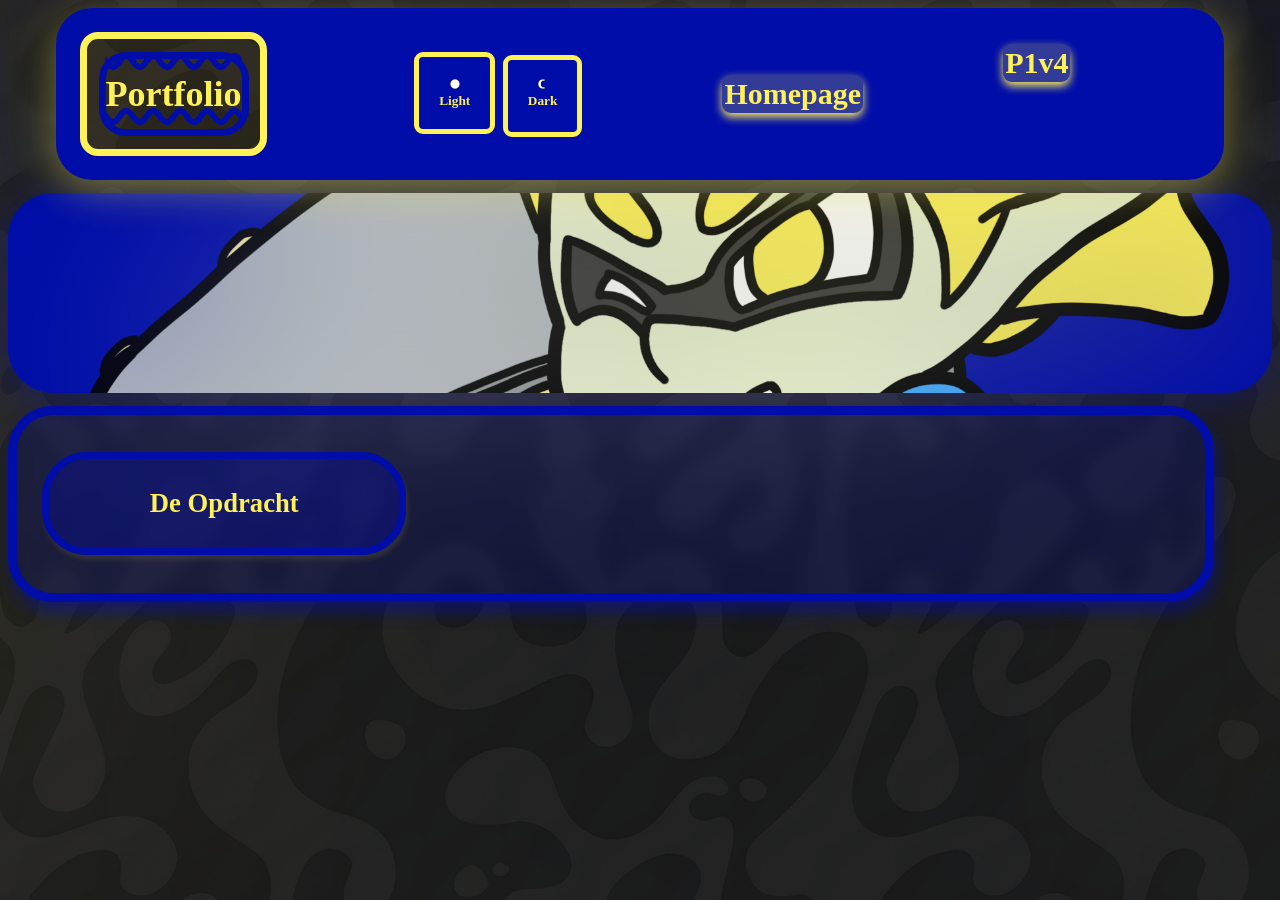
==== artsnack.html @ 5133102b "Made Artsnack and fixed header" ====
<!DOCTYPE html>
<html>

<head>
    <meta charset="UTF-8" />
    <title>Portfolio</title>
    <meta key="Splatoon">
    <meta key="Splatoon Community">
    <meta key="Splatoon Ideas">
    <meta key="Splatoon Balancing">
    <link rel="icon" type="image/x-icon" href="sprites/Logo.png">
    <link rel="stylesheet" href="style.css">
    <link rel="preconnect" href="https://fonts.googleapis.com">
    <link rel="preconnect" href="https://fonts.gstatic.com" crossorigin>
    <link href="https://fonts.googleapis.com/css2?family=SN+Pro:ital,wght@0,200..900;1,200..900&family=Sniglet:wght@400;800&display=swap" rel="stylesheet">
</head>

<body class="dark" id="body">
    <header>
        <div class="header_flex">
            <div class="logo">
                <a href="index.html">
                    Portfolio
                </a>
            </div>
            <nav>
                <div class="navswitches">
                    <button id="lightswitch"><img src="sprites/Sun.png" width="10px"> <br> Light</button>
                    <script>
                        document.getElementById("lightswitch").addEventListener("click", () => {
                        document.getElementById("body").classList.replace("dark", "light");
                        });
                    </script>
                    <button id="darkswitch"><img src="sprites/Moon.png" width="10px"> <br> Dark</button>
                    <script>
                        document.getElementById("darkswitch").addEventListener("click", () => {
                        document.getElementById("body").classList.replace("light", "dark");
                        });
                    </script>
                </div>
                <div class="navbuttons">
                    <a href="index.html">
                        Homepage
                    </a>
                </div>
                <div class="navflex">
                    <a href="p1v4.html">
                        P1v4
                    </a>
                </div>
            </nav>
        </div>
    </header>

    <div class="banner"> <div class="banner" id="bannerblur"></div></div>

    <div class="grid">
        <button id="opdrachtbutton" class="item">
            <h1>
                De Opdracht
            </h1>
        </button>
        <script>
            document.getElementById("opdrachtbutton").addEventListener("click", () => {
            document.getElementById("opdracht").classList.remove("hidden");
            });
        </script>
        <div class="item hidden" style="grid-column: 2 / 4;" id="opdracht">
            <h2>
                Artsnack
            </h2>
            <p style="margin-bottom: 0;">
                Ga op zoek naar een zelfportret van een kunstenaar. Dit kan een schilderij, beeld of tekening zijn. Het kunstwerk moet gemaakt zijn ná 1900. Het bevonden kunstwerk zet je een worddocument en je beantwoordt de
            </p>
            <details>
                <summary>
                    volgende vragen
                </summary>
                <ul>
                    <li class="item">
                        Benoem van dit zelfportret de maker, het jaartal en het materiaal
                    </li>
                    <li class="item">
                        Wat vertelt dit kunstwerk volgens jou over bijvoorbeeld de karakter eigenschappen, emoties en omstandigheden van de kunstenaar?
                    </li>
                    <li class="item">
                        Wat wil de maker met dit zelfportret vertellen? Is het enkel een esthetisch doel? Wil hij een verhaal vertellen? Zit er een achterliggende boodschap in zijn kunstwerk?
                    </li>
                </ul>
            </details>
        </div>
    </div>

</body>

</html>
---- style.css ----
/* Gemaakt door Jelle Tennekes */

body {
    font-family: SN Pro;
    font-weight: 850;
    font-size: 30px;
}


a {
    text-decoration: none;
    color: #000DA8;
}

header {
    backdrop-filter: blur(5px);
    border-radius: 4vb;
    padding: 10px auto;
    box-shadow: 0px 0px 40px rgba(0, 13, 168, 0.1);
    position: sticky;
    top: -3vb;
    z-index: 1;
}


header .header_flex {
    border-radius: 4vb;
    background-color: #000DA8;
    display: flex;
    justify-content: space-between;
    align-items: center;
    padding: 15px;
    width: 90%;
    margin: 0px auto;
    box-shadow: 0px 10px 40px rgba(255, 242, 87, 0.4);
}

header a {
    color: #FFF257;
    display: block;
}

nav {
    display: flex;
    justify-content: space-around;
    align-items: center;
    padding: 15px;
    width: 70%;
    margin: 0px auto;
    border-radius: 15px;
}

h1 {
    font-family: SN Pro;
    font-weight: 900;
}

h2 {
    font-family: SN Pro;
    font-weight: 890;
}

.logo {
    margin: 1vb;
    border: 0.8vb solid #FFF257;
    padding: 3% 1% !important;
    border-radius: 2vb;
    background-color: orange;
    background-origin: content-box;
    background-image: url(sprites/Tape2dark.png);
    font-size: 4vb;
}

.logo a {
    border: 0.8vb solid #000DA8 !important;
    border-radius: 3vb;
    padding: 10% 0px !important;
    text-decoration: wavy overline underline #000DA8;
    text-decoration-skip-ink: none;
    text-decoration-thickness: 0.7vb;
    color: #FFF257 !important;
    display: unset;
}

.navflex {
    display: flex;
    flex-direction: column;
    flex-wrap: wrap;
    height: 100px;
    gap: 10px;
    justify-items: center;
    align-items: center;
}

.header_flex div :hover {
    color: rgba(255, 242, 87, 0.9);
    padding: 0px 2px 4px;
}

.banner {
    margin-top: 1%;
    margin-bottom: 1%;
    border-radius: 5vb;
    box-shadow: 0px 10px 30px rgba(0, 13, 168, 0.3);
    width: 100%;
    height: 200px;
    background-image: url(sprites/Banner.png);
    background-size: cover;
    background-position: center;
    background-position-y: 45%;
}



.grid {
    border: 1vb solid #000DA8;
    border-radius: 5vb;
    background-color: rgba(0, 13, 168, 0.2);
    padding: 3% 2%;
    display: grid;
    grid-template-columns: 1fr 1fr 1fr;
    backdrop-filter: blur(7px);
    gap: 25% 2%;
    width: 90%;
    justify-self: center;
    box-shadow: 3px 10px 15px rgba(0, 13, 168, 0.5);
}

.grid .item {
    border: 0.8vb solid #000DA8;
    border-radius: 5vb;
    backdrop-filter: blur(3px);
    padding: 3%;
    box-shadow: 2px 5px 5px rgba(255, 242, 87, 0.1);
    text-align: center;
}

.grid .item img {
    width: 50%;
    border-radius: 3vb;
}

.grid :hover {
    color: #FFF257;
}

.active {
    border-bottom: 5px solid rgba(255, 242, 87, 0.6);
    border-radius: 5px;
}

.backgroundblur {
    backdrop-filter: blur(20px);
}

.navbuttons a, .navflex a {
    border-radius: 1vb;
    box-shadow: 0px 4px 10px #FFF257;
    padding: 2px;
    background-color: rgba(255, 242, 87, 0.2);
}

.col1 {
    grid-column: 1 / 2;
}

.col2 {
    grid-column: 2 / 3;
}

.col3 {
    grid-column: 3 / 4;
}

.allcol {
    grid-column: 1 / 4;
    align-self: center;
    width: 93%;
}

.dark {
    color: rgba(255, 242, 87, 0.6);
    background-image: url(sprites/Tape2dark.png);
    background-color: #1a1a1a;
}
.light {
    color: rgba(0, 13, 168, 0.6);
    background-image: url(sprites/Tape2.png);
    background-color: #70F0FF;
}

.light #lightswitch {
    background-color: #000DA8;
    border: 5px solid #FFF257;
    color: #FFF257;
    border-radius: 1vb;
    padding: 17px 20px 23px;
}


.dark #darkswitch {
    background-color: #000DA8;
    border: 5px solid #FFF257;
    color: #FFF257;
    border-radius: 1vb;
    padding: 17px 20px 23px;
}

.navswitches button {
    background-color: #000DA8;
    border: 5px solid #FFF257;
    color: #FFF257;
    border-radius: 1vb;
    padding: 20px;
    font-weight: 900;
    font-family: SN Pro;
}

.navswitches button:hover {
    background-color: #000DA8;
    border: 5px solid rgba(255, 242, 87, 0.9);
    color: rgba(255, 242, 87, 0.9);
    border-radius: 1vb;
    padding: 18px 20px 22px;
}

.hidden {
    display: none;
}

#opdrachtbutton {
    background-color: rgba(0, 13, 168, 0.2);
    border: 0.8vb solid #000DA8;
    border-radius: 5vb;
    backdrop-filter: blur(3px);
    padding: 3%;
    box-shadow: 2px 5px 5px rgba(255, 242, 87, 0.1);
    text-align: center;
    font-family: SN Pro !important;
    font-weight: 900 !important;
    color: #FFF257;
}

#bannerblur {
    filter: blur(100px) opacity(30%);
}

summary {
    user-select: none;
    list-style-type: none;
    border-radius: 1vb;
    box-shadow: 0px 4px 10px #FFF257;
    padding: 2px;
    background-color: #333a97;
    width: 60%;
    justify-self: center;
}

summary:hover {
    cursor: pointer;
}

.opdrachtimage {
    width: 100% !important;
    position: relative;
    z-index: 10;
}
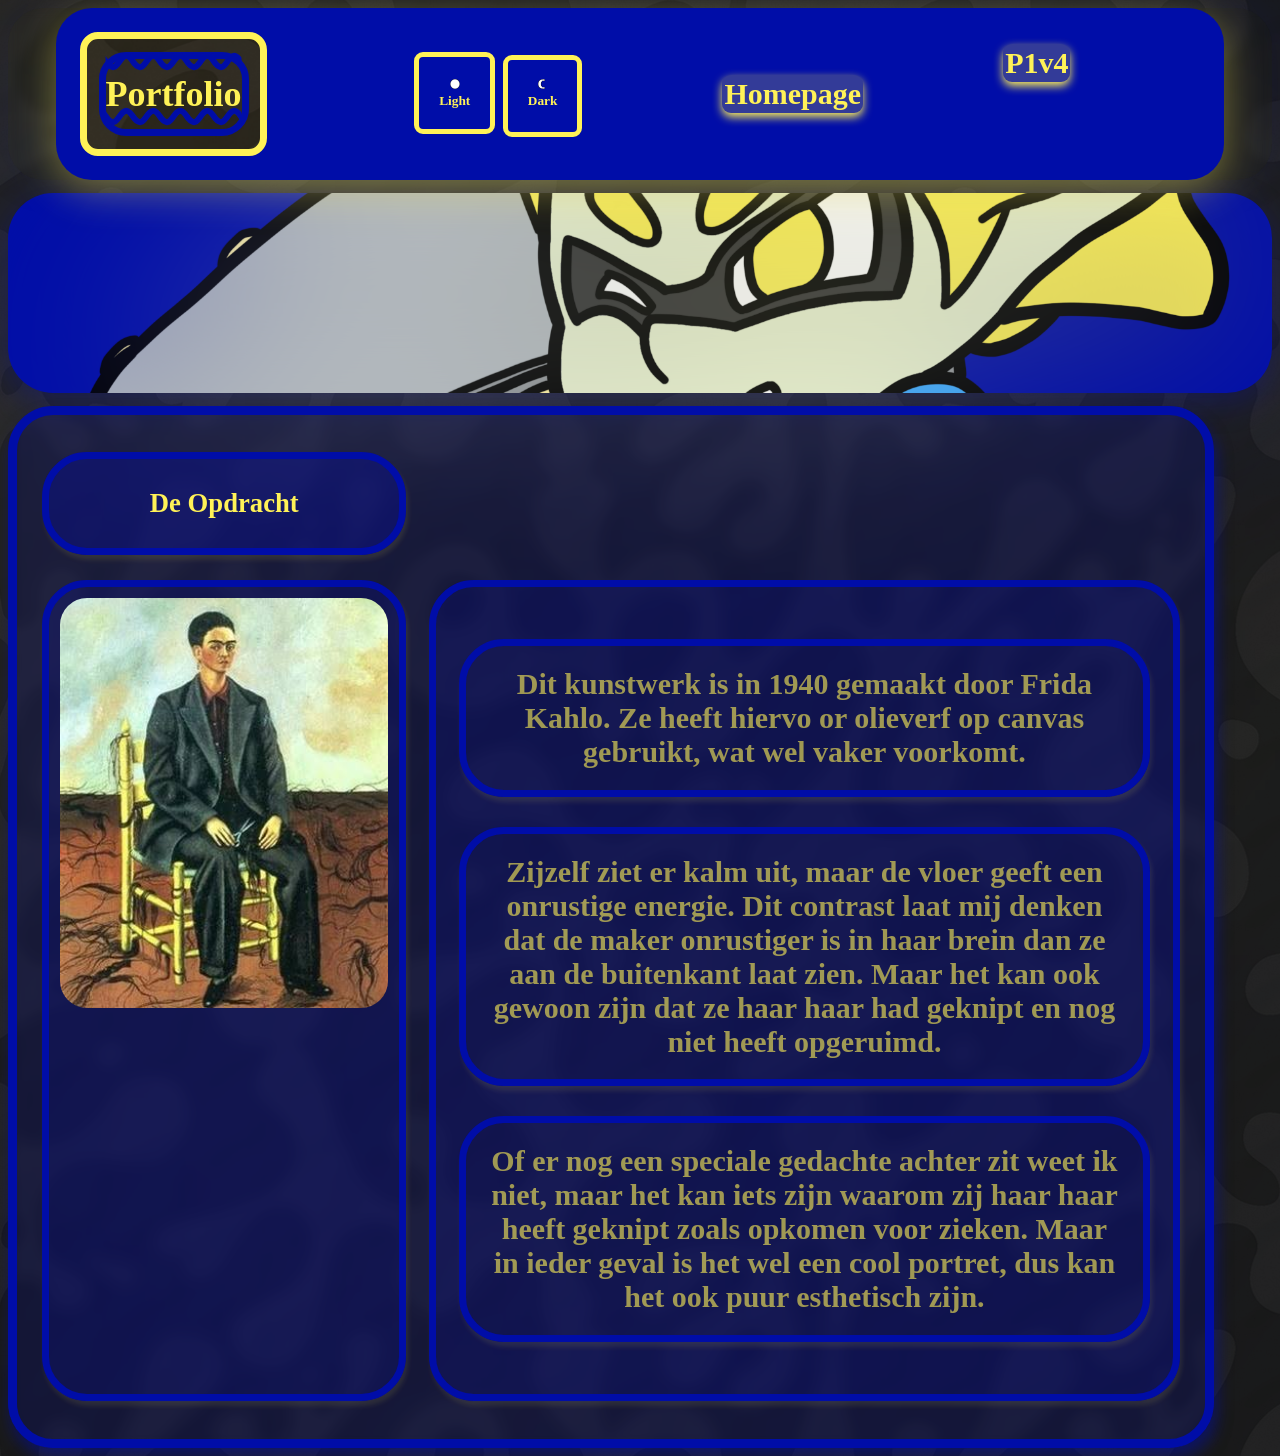
==== commit a27dc73c: "Made Artsnack and added Logo" ====
--- a/artsnack.html
+++ b/artsnack.html
@@ -89,6 +89,20 @@
                 </ul>
             </details>
         </div>
+        <div class="item col1">
+            <img src="sprites/ArtsnackPortret.png" class="opdrachtimage">
+        </div>
+        <div class="item" style="grid-column: 2 / 4;">
+            <p class="item">
+                Dit kunstwerk is in 1940 gemaakt door Frida Kahlo. Ze heeft hiervo	or olieverf op canvas gebruikt, wat wel vaker voorkomt.
+            </p>
+            <p class="item">
+                Zijzelf ziet er kalm uit, maar de vloer geeft een onrustige energie. Dit contrast laat mij denken dat de maker onrustiger is in haar brein dan ze aan de buitenkant laat zien. Maar het kan ook gewoon zijn dat ze haar haar had geknipt en nog niet heeft opgeruimd.
+            </p>
+            <p class="item">
+                Of er nog een speciale gedachte achter zit weet ik niet, maar het kan iets zijn waarom zij haar haar heeft geknipt zoals opkomen voor zieken. Maar in ieder geval is het wel een cool portret, dus kan het ook puur esthetisch zijn.
+            </p>
+        </div>
     </div>
 
 </body>
--- a/style.css
+++ b/style.css
@@ -120,10 +120,11 @@
     display: grid;
     grid-template-columns: 1fr 1fr 1fr;
     backdrop-filter: blur(7px);
-    gap: 25% 2%;
+    gap: 25px 2%;
     width: 90%;
     justify-self: center;
     box-shadow: 3px 10px 15px rgba(0, 13, 168, 0.5);
+    overflow: auto;
 }
 
 .grid .item {
